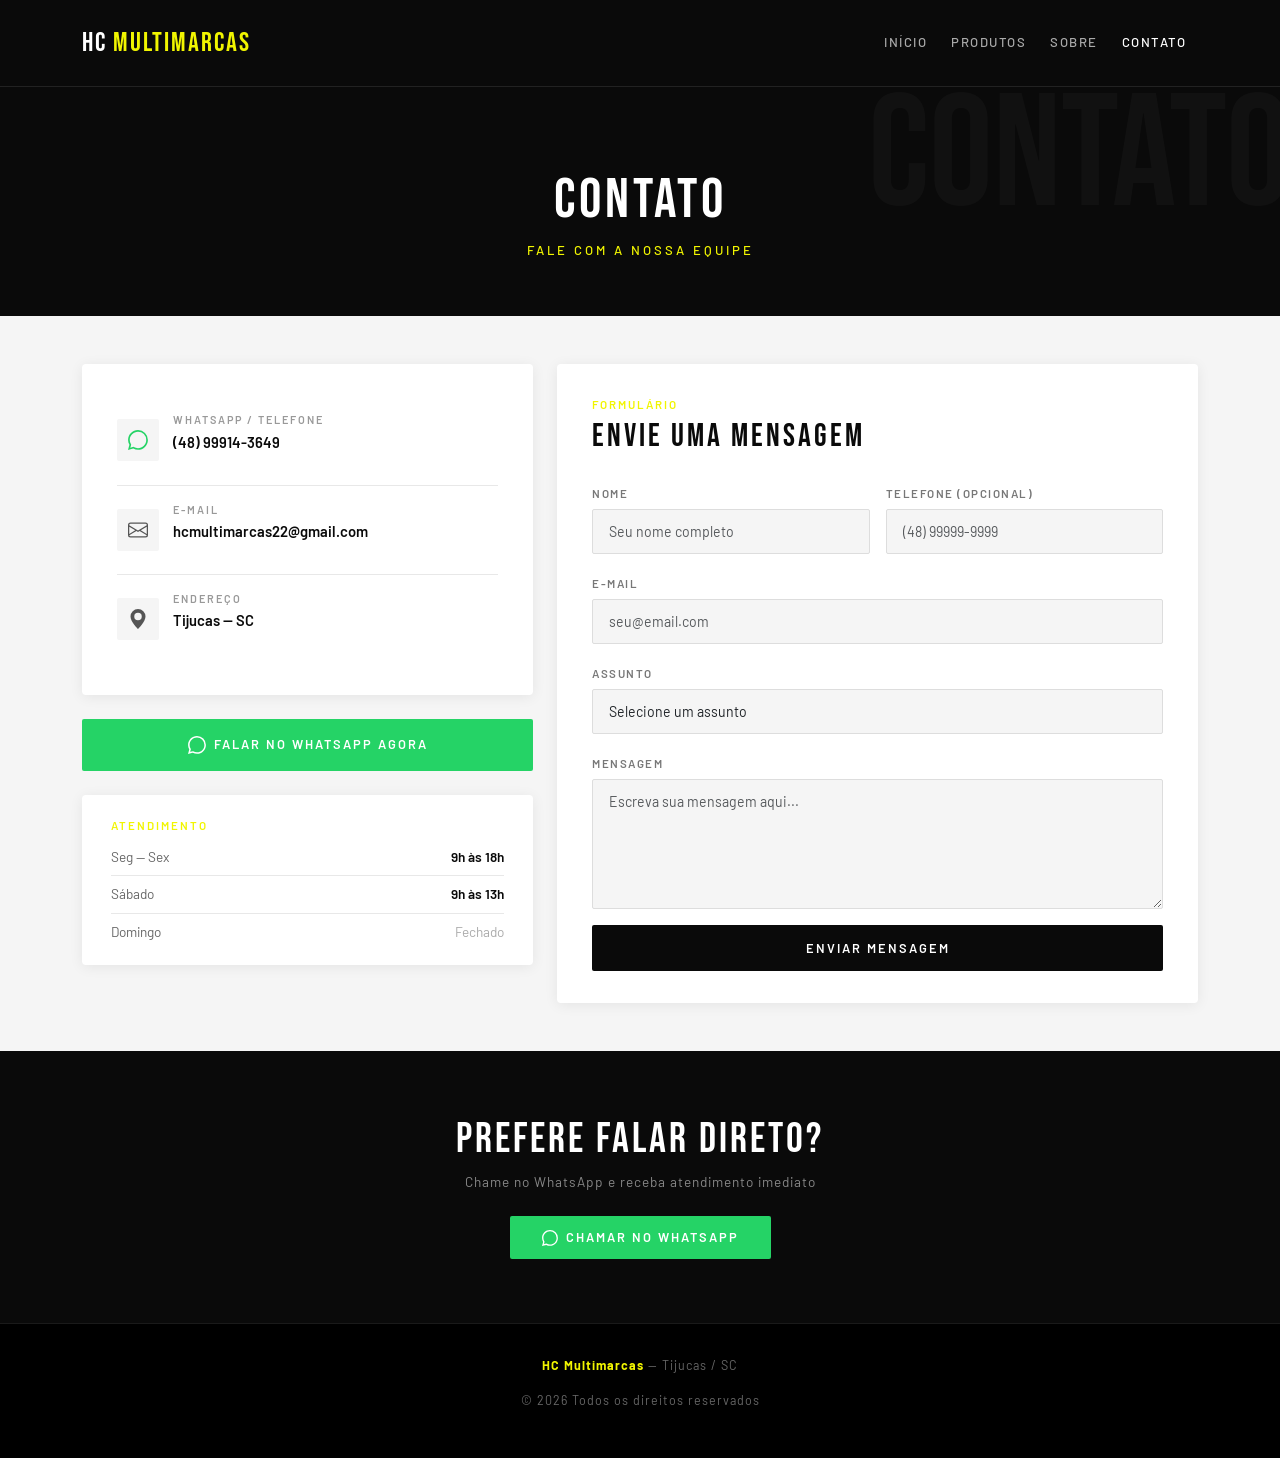
==== contato.html @ d3703c34 "hcmultimarcas" ====
<!DOCTYPE html>
<html lang="pt-br">
<head>
<meta charset="UTF-8">
<meta name="viewport" content="width=device-width, initial-scale=1.0">
<title>Contato - HC Multimarcas</title>
<link href="https://cdn.jsdelivr.net/npm/bootstrap@5.3.0/dist/css/bootstrap.min.css" rel="stylesheet">
<link rel="stylesheet" href="style.css">
</head>

<body>

<!-- NAVBAR -->
<nav class="navbar navbar-expand-lg navbar-dark">
  <div class="container">
    <a class="navbar-brand" href="index.html">HC <span>Multimarcas</span></a>
    <button class="navbar-toggler" data-bs-toggle="collapse" data-bs-target="#menu">
      <span class="navbar-toggler-icon"></span>
    </button>
    <div class="collapse navbar-collapse" id="menu">
      <ul class="navbar-nav ms-auto">
        <li class="nav-item"><a class="nav-link" href="index.html">Início</a></li>
        <li class="nav-item"><a class="nav-link" href="produtos.html">Produtos</a></li>
        <li class="nav-item"><a class="nav-link" href="sobre.html">Sobre</a></li>
        <li class="nav-item"><a class="nav-link active" href="contato.html">Contato</a></li>
      </ul>
    </div>
  </div>
</nav>

<!-- HEADER -->
<section class="section-header">
  <style>.section-header::before { content: 'CONTATO'; }</style>
  <h1>Contato</h1>
  <p>Fale com a nossa equipe</p>
</section>

<!-- CONTEÚDO -->
<section class="py-5 fade-in">
  <div class="container">
    <div class="row g-4 align-items-start">

      <!-- INFO DE CONTATO -->
      <div class="col-md-5">
        <div class="contato-card mb-4">

          <div class="contato-info-item">
            <div class="contato-icon">
              <svg xmlns="http://www.w3.org/2000/svg" width="20" height="20" fill="var(--verde-wpp)" viewBox="0 0 16 16">
                <path d="M13.601 2.326A7.854 7.854 0 0 0 7.994 0C3.627 0 .068 3.558.064 7.926c0 1.399.366 2.76 1.057 3.965L0 16l4.204-1.102a7.933 7.933 0 0 0 3.79.965h.004c4.368 0 7.926-3.558 7.93-7.93A7.898 7.898 0 0 0 13.6 2.326zM7.994 14.521a6.573 6.573 0 0 1-3.356-.92l-.24-.144-2.494.654.666-2.433-.156-.251a6.56 6.56 0 0 1-1.007-3.505c0-3.626 2.957-6.584 6.591-6.584a6.56 6.56 0 0 1 4.66 1.931 6.557 6.557 0 0 1 1.928 4.66c-.004 3.639-2.961 6.592-6.592 6.592z"/>
              </svg>
            </div>
            <div>
              <p class="contato-info-label">WhatsApp / Telefone</p>
              <p class="contato-info-value">(48) 99914-3649</p>
            </div>
          </div>

          <div class="contato-info-item">
            <div class="contato-icon">
              <svg xmlns="http://www.w3.org/2000/svg" width="20" height="20" fill="#555" viewBox="0 0 16 16">
                <path d="M0 4a2 2 0 0 1 2-2h12a2 2 0 0 1 2 2v8a2 2 0 0 1-2 2H2a2 2 0 0 1-2-2V4zm2-1a1 1 0 0 0-1 1v.217l7 4.2 7-4.2V4a1 1 0 0 0-1-1H2zm13 2.383-4.758 2.855L15 11.114v-5.73zm-.034 6.878L9.271 8.82 8 9.583 6.728 8.82l-5.694 3.44A1 1 0 0 0 2 13h12a1 1 0 0 0 .966-.739zM1 11.114l4.758-2.876L1 5.383v5.73z"/>
              </svg>
            </div>
            <div>
              <p class="contato-info-label">E-mail</p>
              <p class="contato-info-value">hcmultimarcas22@gmail.com</p>
            </div>
          </div>

          <div class="contato-info-item">
            <div class="contato-icon">
              <svg xmlns="http://www.w3.org/2000/svg" width="20" height="20" fill="#555" viewBox="0 0 16 16">
                <path d="M8 16s6-5.686 6-10A6 6 0 0 0 2 6c0 4.314 6 10 6 10zm0-7a3 3 0 1 1 0-6 3 3 0 0 1 0 6z"/>
              </svg>
            </div>
            <div>
              <p class="contato-info-label">Endereço</p>
              <p class="contato-info-value">Tijucas — SC</p>
            </div>
          </div>

        </div>

        <!-- BOTÃO WHATSAPP DESTAQUE -->
        <a href="https://wa.me/5548999143649" class="btn-whatsapp" style="width:100%;justify-content:center;padding:1rem;">
          <svg xmlns="http://www.w3.org/2000/svg" width="18" height="18" fill="currentColor" viewBox="0 0 16 16">
            <path d="M13.601 2.326A7.854 7.854 0 0 0 7.994 0C3.627 0 .068 3.558.064 7.926c0 1.399.366 2.76 1.057 3.965L0 16l4.204-1.102a7.933 7.933 0 0 0 3.79.965h.004c4.368 0 7.926-3.558 7.93-7.93A7.898 7.898 0 0 0 13.6 2.326zM7.994 14.521a6.573 6.573 0 0 1-3.356-.92l-.24-.144-2.494.654.666-2.433-.156-.251a6.56 6.56 0 0 1-1.007-3.505c0-3.626 2.957-6.584 6.591-6.584a6.56 6.56 0 0 1 4.66 1.931 6.557 6.557 0 0 1 1.928 4.66c-.004 3.639-2.961 6.592-6.592 6.592z"/>
          </svg>
          Falar no WhatsApp agora
        </a>

        <!-- HORÁRIO -->
        <div class="contato-card mt-4" style="padding:1.4rem 1.8rem;">
          <p style="font-size:.72rem;font-weight:600;letter-spacing:2px;text-transform:uppercase;color:var(--destaque);margin-bottom:.8rem;">Atendimento</p>
          <div style="display:flex;justify-content:space-between;font-size:.85rem;border-bottom:1px solid var(--borda);padding-bottom:.5rem;margin-bottom:.5rem;">
            <span style="color:#666;">Seg — Sex</span>
            <span style="font-weight:600;">9h às 18h</span>
          </div>
          <div style="display:flex;justify-content:space-between;font-size:.85rem;border-bottom:1px solid var(--borda);padding-bottom:.5rem;margin-bottom:.5rem;">
            <span style="color:#666;">Sábado</span>
            <span style="font-weight:600;">9h às 13h</span>
          </div>
          <div style="display:flex;justify-content:space-between;font-size:.85rem;">
            <span style="color:#666;">Domingo</span>
            <span style="color:#aaa;">Fechado</span>
          </div>
        </div>
      </div>

      <!-- FORMULÁRIO -->
      <div class="col-md-7">
        <div class="contato-card">
          <p style="font-size:.72rem;font-weight:600;letter-spacing:2px;text-transform:uppercase;color:var(--destaque);margin-bottom:4px;">Formulário</p>
          <h2 style="font-family:'Bebas Neue',sans-serif;font-size:2rem;letter-spacing:3px;margin-bottom:1.5rem;">Envie uma mensagem</h2>

          <form class="form-hc" id="form-contato">
            <div class="row g-3">
              <div class="col-sm-6">
                <label for="nome">Nome</label>
                <input type="text" class="form-control" id="nome" placeholder="Seu nome completo" required>
              </div>
              <div class="col-sm-6">
                <label for="telefone">Telefone (opcional)</label>
                <input type="tel" class="form-control" id="telefone" placeholder="(48) 99999-9999">
              </div>
              <div class="col-12">
                <label for="email">E-mail</label>
                <input type="email" class="form-control" id="email" placeholder="seu@email.com" required>
              </div>
              <div class="col-12">
                <label for="assunto">Assunto</label>
                <select class="form-control" id="assunto">
                  <option value="">Selecione um assunto</option>
                  <option>Dúvida sobre produto</option>
                  <option>Pedido / Compra</option>
                  <option>Troca ou devolução</option>
                  <option>Outro</option>
                </select>
              </div>
              <div class="col-12">
                <label for="mensagem">Mensagem</label>
                <textarea class="form-control" id="mensagem" rows="5" placeholder="Escreva sua mensagem aqui..." required></textarea>
              </div>
              <div class="col-12">
                <button type="submit" class="btn-hc-dark" style="width:100%;padding:.85rem;font-size:.8rem;">
                  Enviar Mensagem
                </button>
              </div>
            </div>
          </form>

          <!-- MENSAGEM DE SUCESSO -->
          <div id="msg-sucesso" style="display:none;margin-top:1.5rem;padding:1.2rem 1.5rem;background:#f0fdf4;border:1.5px solid #86efac;border-radius:4px;">
            <p style="margin:0;font-size:.88rem;color:#166534;font-weight:600;">✓ Mensagem enviada com sucesso! Entraremos em contato em breve.</p>
          </div>
        </div>
      </div>

    </div>
  </div>
</section>

<!-- CTA -->
<section class="cta-section">
  <h2>Prefere falar direto?</h2>
  <p>Chame no WhatsApp e receba atendimento imediato</p>
  <a href="https://wa.me/5548999143649" class="btn-whatsapp">
    <svg xmlns="http://www.w3.org/2000/svg" width="16" height="16" fill="currentColor" viewBox="0 0 16 16">
      <path d="M13.601 2.326A7.854 7.854 0 0 0 7.994 0C3.627 0 .068 3.558.064 7.926c0 1.399.366 2.76 1.057 3.965L0 16l4.204-1.102a7.933 7.933 0 0 0 3.79.965h.004c4.368 0 7.926-3.558 7.93-7.93A7.898 7.898 0 0 0 13.6 2.326zM7.994 14.521a6.573 6.573 0 0 1-3.356-.92l-.24-.144-2.494.654.666-2.433-.156-.251a6.56 6.56 0 0 1-1.007-3.505c0-3.626 2.957-6.584 6.591-6.584a6.56 6.56 0 0 1 4.66 1.931 6.557 6.557 0 0 1 1.928 4.66c-.004 3.639-2.961 6.592-6.592 6.592z"/>
    </svg>
    Chamar no WhatsApp
  </a>
</section>

<!-- FOOTER -->
<footer>
  <p><strong>HC Multimarcas</strong> — Tijucas / SC</p>
  <p>© 2026 Todos os direitos reservados</p>
</footer>

<script src="https://cdn.jsdelivr.net/npm/bootstrap@5.3.0/dist/js/bootstrap.bundle.min.js"></script>
<script>
  document.getElementById('form-contato').addEventListener('submit', function(e) {
    e.preventDefault();
    document.getElementById('msg-sucesso').style.display = 'block';
    this.reset();
    this.style.opacity = '0.4';
    this.style.pointerEvents = 'none';
  });
</script>
</body>
</html>
---- style.css ----
/* ============================================
   HC MULTIMARCAS — style.css
   ============================================ */

@import url('https://fonts.googleapis.com/css2?family=Bebas+Neue&family=Barlow:wght@300;400;500;600;700&display=swap');

:root {
  --preto:        #0a0a0a;
  --cinza-escuro: #1a1a1a;
  --cinza-medio:  #2e2e2e;
  --cinza-claro:  #f5f5f5;
  --branco:       #ffffff;
  --destaque:     #f1f500;;
  --borda:        #e8e8e8;
  --verde-wpp:    #25D366;
}

/* BASE */
*, *::before, *::after { box-sizing: border-box; }

body {
  font-family: 'Barlow', sans-serif;
  background: var(--cinza-claro);
  color: var(--preto);
  margin: 0;
}

/* ============================================
   NAVBAR
   ============================================ */
.navbar {
  background: var(--preto) !important;
  padding: 1.1rem 0;
  border-bottom: 1px solid #222;
}

.navbar-brand {
  font-family: 'Bebas Neue', sans-serif;
  font-size: 1.7rem;
  letter-spacing: 2px;
  color: var(--branco) !important;
}

.navbar-brand span { color: var(--destaque); }

.nav-link {
  font-size: 0.82rem;
  font-weight: 500;
  letter-spacing: 1.5px;
  text-transform: uppercase;
  color: #aaa !important;
  transition: color 0.2s;
  margin: 0 4px;
}

.nav-link:hover,
.nav-link.active { color: var(--branco) !important; }

/* ============================================
   HERO (index)
   ============================================ */
.hero {
  height: 90vh;
  background: url('imagem.webp') no-repeat center center / cover;
  position: relative;
  display: flex;
  align-items: center;
  justify-content: center;
  text-align: center;
  color: var(--branco);
}

.hero::before {
  content: "";
  position: absolute;
  inset: 0;
  background: rgba(0, 0, 0, 0.58);
}

.hero .container { position: relative; z-index: 2; }

.hero h1 {
  font-family: 'Bebas Neue', sans-serif;
  font-size: clamp(3rem, 8vw, 6rem);
  letter-spacing: 4px;
  line-height: 1;
  margin-bottom: 0.8rem;
}

.hero p {
  font-size: 1rem;
  letter-spacing: 3px;
  text-transform: uppercase;
  color: rgba(255,255,255,0.75);
  margin-bottom: 2rem;
}

/* ============================================
   SECTION HEADERS genéricos
   ============================================ */
.section-header {
  background: var(--preto);
  color: var(--branco);
  padding: 5rem 0 3.5rem;
  text-align: center;
  position: relative;
  overflow: hidden;
}

.section-header::before {
  font-family: 'Bebas Neue', sans-serif;
  font-size: 10rem;
  color: rgba(255,255,255,0.03);
  position: absolute;
  right: -10px;
  top: -10px;
  line-height: 1;
  pointer-events: none;
}

.section-header h1 {
  font-family: 'Bebas Neue', sans-serif;
  font-size: 3.5rem;
  letter-spacing: 4px;
  margin-bottom: 0.4rem;
}

.section-header p {
  color: var(--destaque);
  font-size: 0.82rem;
  letter-spacing: 3px;
  text-transform: uppercase;
  font-weight: 500;
  margin: 0;
}

/* ============================================
   CARDS de produto (destaques + listagem)
   ============================================ */
.card-produto {
  background: var(--branco);
  border: none;
  border-radius: 4px;
  overflow: hidden;
  transition: transform 0.3s, box-shadow 0.3s;
  box-shadow: 0 1px 8px rgba(0,0,0,0.07);
  position: relative;
}

.card-produto:hover {
  transform: translateY(-5px);
  box-shadow: 0 12px 28px rgba(0,0,0,0.13);
}

.card-produto .img-wrapper {
  position: relative;
  overflow: hidden;
  background: #eee;
}

.card-produto img {
  width: 100%;
  aspect-ratio: 3/3.5;
  object-fit: cover;
  display: block;
  transition: transform 0.5s;
}

.card-produto:hover img { transform: scale(1.05); }

.badge-categoria {
  position: absolute;
  top: 12px;
  left: 12px;
  background: var(--preto);
  color: var(--branco);
  font-size: 0.65rem;
  font-weight: 600;
  letter-spacing: 1.5px;
  text-transform: uppercase;
  padding: 3px 9px;
  border-radius: 2px;
}

.card-produto .card-body {
  padding: 1.3rem 1.4rem 1.4rem;
  border-top: 1px solid #f0f0f0;
  text-align: center;
}

.card-produto h5 {
  font-weight: 600;
  font-size: 1rem;
  margin-bottom: 0.2rem;
  color: var(--preto);
}

.card-produto .preco {
  font-size: 1.1rem;
  font-weight: 700;
  color: var(--preto);
  margin-bottom: 1rem;
}

/* ============================================
   BOTÕES
   ============================================ */
.btn-ver-mais,
.btn-hc-dark {
  display: block;
  width: 100%;
  background: var(--preto);
  color: var(--branco);
  border: none;
  border-radius: 2px;
  font-size: 0.75rem;
  font-weight: 600;
  letter-spacing: 2px;
  text-transform: uppercase;
  padding: 0.6rem;
  text-align: center;
  text-decoration: none;
  transition: background 0.2s, color 0.2s;
  cursor: pointer;
}

.btn-ver-mais:hover,
.btn-hc-dark:hover {
  background: var(--destaque);
  color: var(--preto);
}

.btn-hc-outline {
  display: inline-block;
  background: transparent;
  color: var(--branco);
  border: 1.5px solid var(--branco);
  border-radius: 2px;
  font-size: 0.78rem;
  font-weight: 600;
  letter-spacing: 2px;
  text-transform: uppercase;
  padding: 0.65rem 1.8rem;
  text-decoration: none;
  transition: background 0.2s, color 0.2s;
  cursor: pointer;
}

.btn-hc-outline:hover {
  background: var(--branco);
  color: var(--preto);
}

.btn-hc-destaque {
  display: inline-block;
  background: var(--destaque);
  color: var(--preto);
  border: none;
  border-radius: 2px;
  font-size: 0.78rem;
  font-weight: 700;
  letter-spacing: 2px;
  text-transform: uppercase;
  padding: 0.75rem 2rem;
  text-decoration: none;
  transition: background 0.2s, color 0.2s;
  cursor: pointer;
}

.btn-hc-destaque:hover {
  background: #b8945a;
  color: var(--preto);
}

.btn-whatsapp {
  display: inline-flex;
  align-items: center;
  gap: 8px;
  background: var(--verde-wpp);
  color: var(--branco);
  border: none;
  border-radius: 2px;
  font-size: 0.8rem;
  font-weight: 600;
  letter-spacing: 2px;
  text-transform: uppercase;
  padding: 0.75rem 2rem;
  text-decoration: none;
  transition: background 0.2s;
  cursor: pointer;
}

.btn-whatsapp:hover { background: #1ebe5a; color: var(--branco); }

/* ============================================
   CTA SECTIONS
   ============================================ */
.cta-section {
  background: var(--preto);
  color: var(--branco);
  text-align: center;
  padding: 4rem 1rem;
}

.cta-section h2,
.cta-section h3 {
  font-family: 'Bebas Neue', sans-serif;
  letter-spacing: 3px;
  margin-bottom: 0.4rem;
}

.cta-section h2 { font-size: 2.6rem; }
.cta-section h3 { font-size: 2.2rem; }

.cta-section p {
  color: #888;
  font-size: 0.85rem;
  letter-spacing: 1px;
  margin-bottom: 1.5rem;
}

/* ============================================
   FOOTER
   ============================================ */
footer {
  background: #000;
  color: #666;
  text-align: center;
  padding: 2rem 1rem;
  font-size: 0.78rem;
  letter-spacing: 1px;
  border-top: 1px solid #1a1a1a;
}

footer strong { color: var(--destaque); }

/* ============================================
   ANIMAÇÕES
   ============================================ */
.fade-in {
  animation: fadeIn 0.5s ease both;
}

@keyframes fadeIn {
  from { opacity: 0; transform: translateY(12px); }
  to   { opacity: 1; transform: translateY(0); }
}

/* ============================================
   FILTROS (produtos.html)
   ============================================ */
.filtros-wrapper {
  background: var(--branco);
  border-bottom: 1px solid #e0e0e0;
  padding: 1.2rem 0;
  position: sticky;
  top: 0;
  z-index: 100;
  box-shadow: 0 2px 12px rgba(0,0,0,0.06);
}

.btn-filtro {
  font-family: 'Barlow', sans-serif;
  font-size: 0.75rem;
  font-weight: 600;
  letter-spacing: 1.5px;
  text-transform: uppercase;
  border: 1.5px solid #ccc;
  background: transparent;
  color: #555;
  border-radius: 2px;
  padding: 0.45rem 1.1rem;
  transition: all 0.2s;
  cursor: pointer;
}

.btn-filtro:hover { border-color: var(--preto); color: var(--preto); }
.btn-filtro.ativo { background: var(--preto); color: var(--branco); border-color: var(--preto); }

/* ============================================
   PRODUTO DETALHE (produto.html)
   ============================================ */
.breadcrumb-bar {
  background: var(--branco);
  border-bottom: 1px solid var(--borda);
  padding: 0.75rem 0;
}

.breadcrumb { margin: 0; font-size: 0.78rem; letter-spacing: 0.5px; }
.breadcrumb-item a { color: #888; text-decoration: none; }
.breadcrumb-item.active { color: var(--preto); font-weight: 600; }

.info-card {
  background: var(--branco);
  border-radius: 4px;
  padding: 2rem;
  box-shadow: 0 2px 16px rgba(0,0,0,0.07);
}

.opcao-cor,
.opcao-tam {
  border: 1.5px solid #ccc;
  border-radius: 2px;
  font-size: 0.8rem;
  font-weight: 500;
  cursor: pointer;
  transition: all 0.15s;
  background: transparent;
  color: var(--preto);
  user-select: none;
}

.opcao-cor { display: inline-flex; align-items: center; gap: 6px; padding: 5px 12px; }
.opcao-tam { display: inline-flex; align-items: center; justify-content: center; min-width: 48px; height: 40px; padding: 0 10px; font-weight: 600; }

.opcao-cor:hover,
.opcao-tam:hover { border-color: var(--preto); }

.opcao-cor.ativa,
.opcao-tam.ativa { border-color: var(--preto); border-width: 2px; background: var(--preto); color: var(--branco); }

/* ============================================
   SOBRE (sobre.html)
   ============================================ */
.sobre-card {
  background: var(--branco);
  border-radius: 4px;
  padding: 2rem 2.2rem;
  box-shadow: 0 2px 14px rgba(0,0,0,0.07);
  height: 100%;
}

.sobre-card h3 {
  font-family: 'Bebas Neue', sans-serif;
  font-size: 1.5rem;
  letter-spacing: 2px;
  margin-bottom: 0.8rem;
  padding-bottom: 0.6rem;
  border-bottom: 2px solid var(--destaque);
  display: inline-block;
}

.sobre-card p,
.sobre-card li {
  font-size: 0.92rem;
  color: #555;
  line-height: 1.8;
}

.sobre-card ul { padding-left: 1.2rem; margin: 0; }
.sobre-card li { margin-bottom: 0.3rem; }

.diferencial-item {
  display: flex;
  align-items: flex-start;
  gap: 12px;
  margin-bottom: 0.8rem;
}

.diferencial-icon {
  width: 36px;
  height: 36px;
  background: var(--preto);
  border-radius: 2px;
  display: flex;
  align-items: center;
  justify-content: center;
  flex-shrink: 0;
}

/* ============================================
   CONTATO (contato.html)
   ============================================ */
.contato-card {
  background: var(--branco);
  border-radius: 4px;
  padding: 2rem 2.2rem;
  box-shadow: 0 2px 14px rgba(0,0,0,0.07);
}

.contato-info-item {
  display: flex;
  align-items: center;
  gap: 14px;
  padding: 1rem 0;
  border-bottom: 1px solid var(--borda);
}

.contato-info-item:last-child { border-bottom: none; }

.contato-icon {
  width: 42px;
  height: 42px;
  background: var(--cinza-claro);
  border-radius: 2px;
  display: flex;
  align-items: center;
  justify-content: center;
  flex-shrink: 0;
}

.contato-info-label {
  font-size: 0.68rem;
  font-weight: 600;
  letter-spacing: 2px;
  text-transform: uppercase;
  color: #999;
  margin-bottom: 2px;
}

.contato-info-value {
  font-size: 0.92rem;
  font-weight: 600;
  color: var(--preto);
}

/* Formulário */
.form-hc .form-control {
  border: 1.5px solid #ddd;
  border-radius: 2px;
  font-family: 'Barlow', sans-serif;
  font-size: 0.88rem;
  padding: 0.7rem 1rem;
  transition: border-color 0.2s;
  background: var(--cinza-claro);
}

.form-hc .form-control:focus {
  border-color: var(--preto);
  box-shadow: none;
  background: var(--branco);
}

.form-hc label {
  font-size: 0.72rem;
  font-weight: 600;
  letter-spacing: 1.5px;
  text-transform: uppercase;
  color: #777;
  margin-bottom: 0.4rem;
}
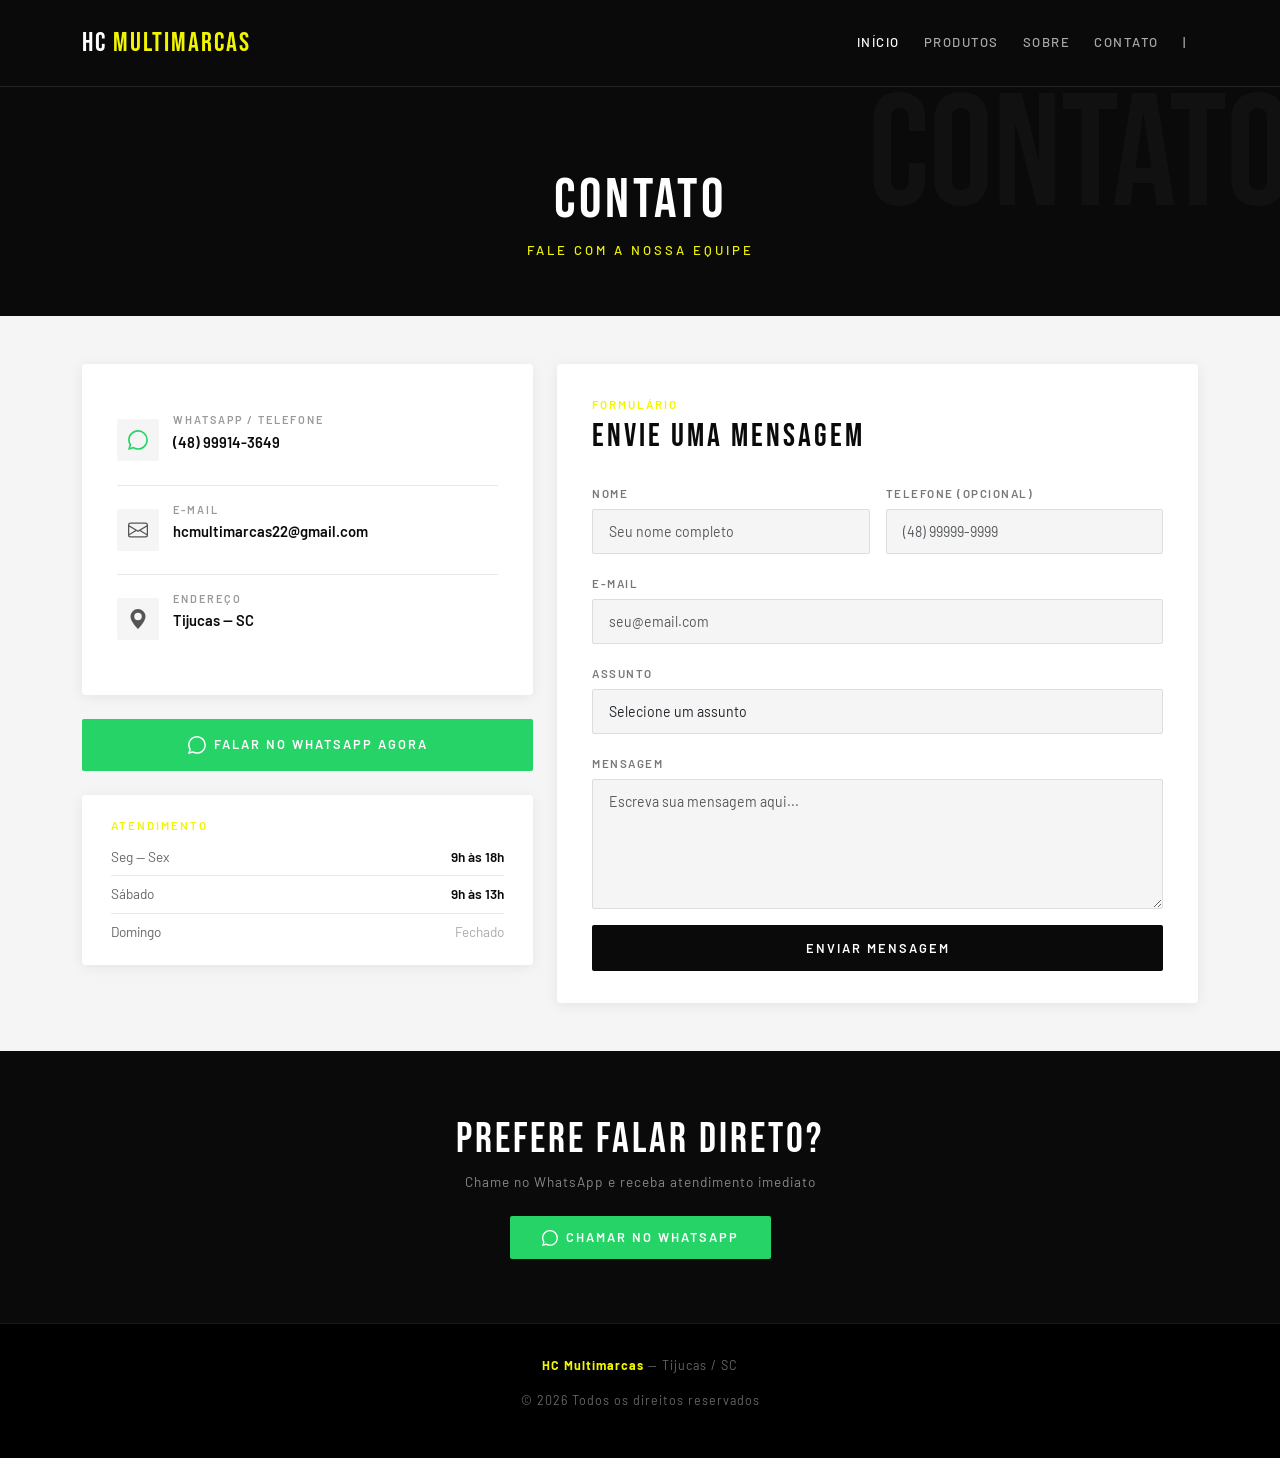
==== commit 5974a586: "Implementação de links com autenticação Foram adicionados os links de administrador para edição do s" ====
--- a/contato.html
+++ b/contato.html
@@ -18,11 +18,22 @@
       <span class="navbar-toggler-icon"></span>
     </button>
     <div class="collapse navbar-collapse" id="menu">
-      <ul class="navbar-nav ms-auto">
-        <li class="nav-item"><a class="nav-link" href="index.html">Início</a></li>
+      <ul class="navbar-nav ms-auto" id="main-nav">
+        <li class="nav-item"><a class="nav-link active" href="index.html">Início</a></li>
         <li class="nav-item"><a class="nav-link" href="produtos.html">Produtos</a></li>
         <li class="nav-item"><a class="nav-link" href="sobre.html">Sobre</a></li>
-        <li class="nav-item"><a class="nav-link active" href="contato.html">Contato</a></li>
+        <li class="nav-item"><a class="nav-link" href="contato.html">Contato</a></li>
+        <li class="nav-link admin-only">|</li>
+        <li class="nav-item admin-only d-none">
+          <a class="nav-link text-warning" href="form_info.html">Editar Loja</a>
+        </li>
+        <li class="nav-item admin-only d-none">
+          <a class="nav-link text-warning" href="forms.html">Editar Catálogo</a>
+        </li>
+        
+        <li class="nav-item admin-only d-none">
+          <a class="nav-link" href="#" onclick="logout()" style="color: #ff4d4d !important;">Sair</a>
+        </li>
       </ul>
     </div>
   </div>
@@ -189,5 +200,8 @@
     this.style.pointerEvents = 'none';
   });
 </script>
+
+<script src="auth.js"></script>
+
 </body>
 </html>
